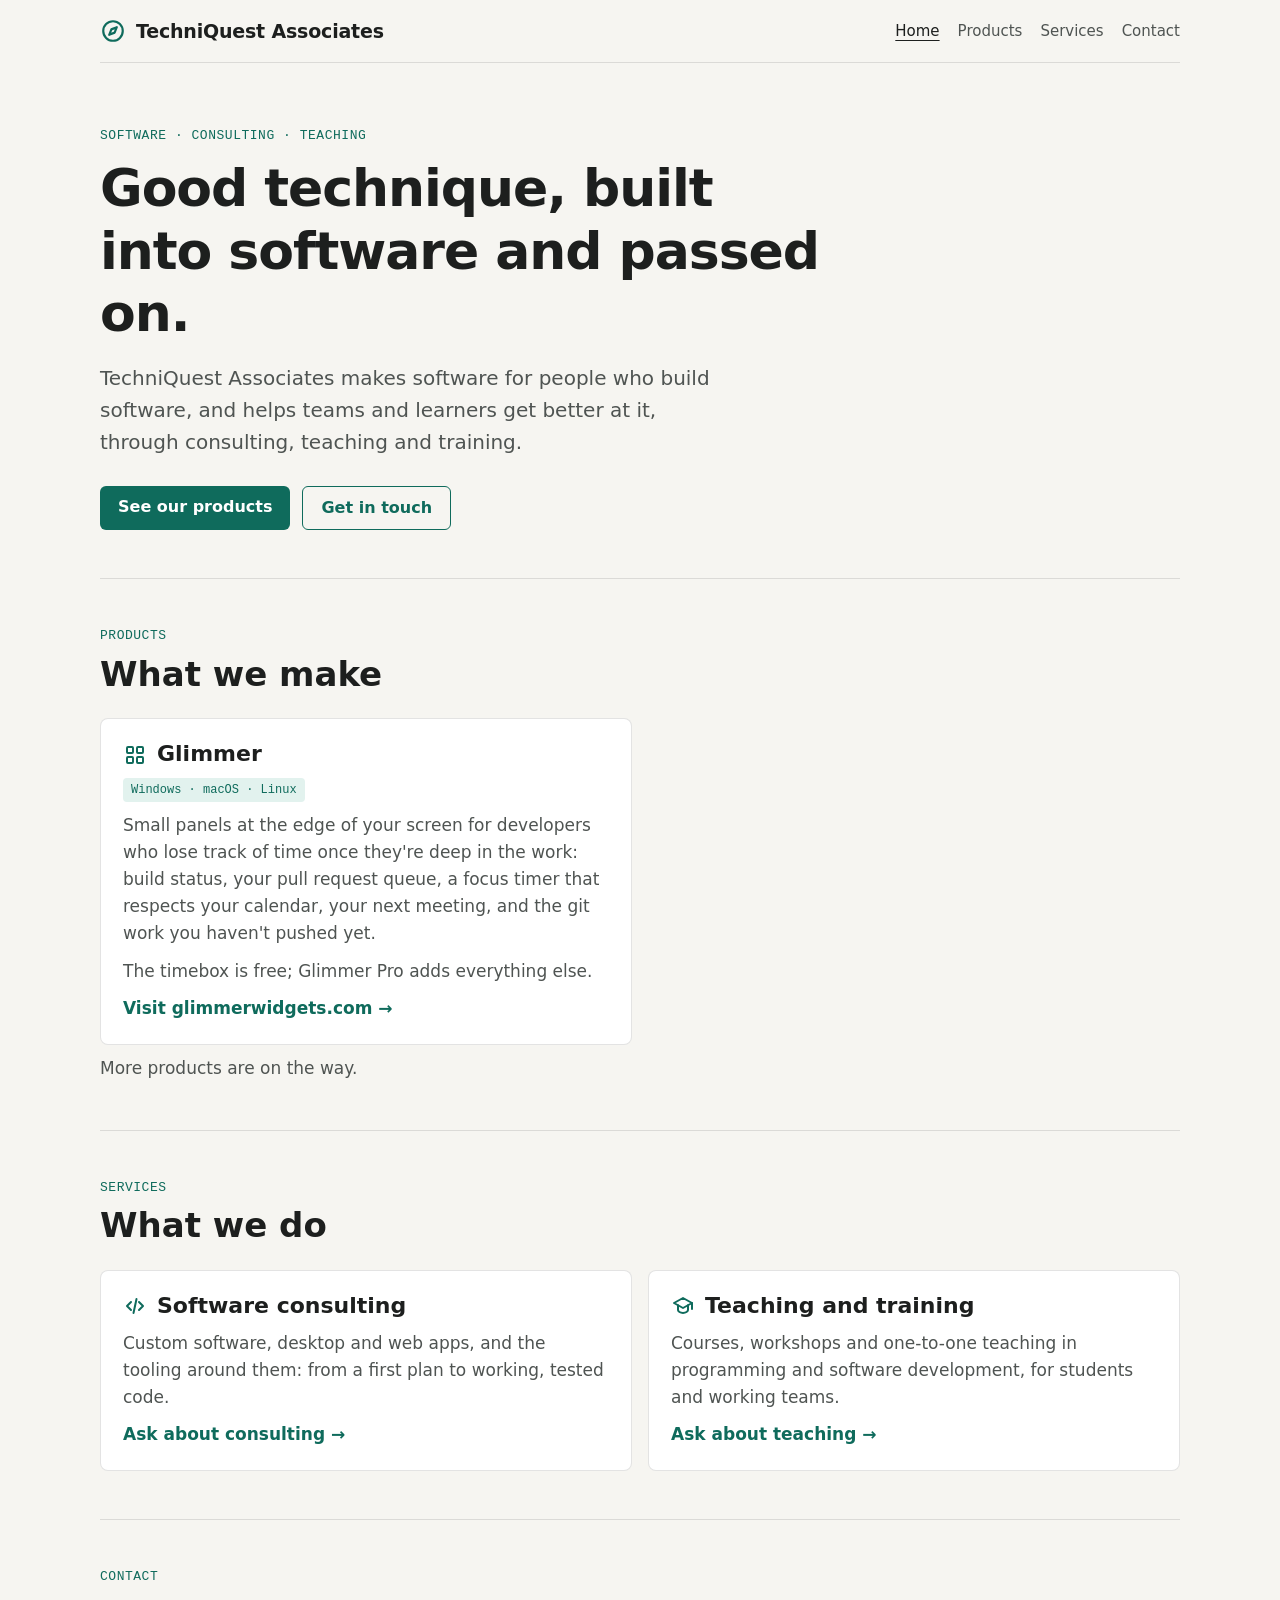
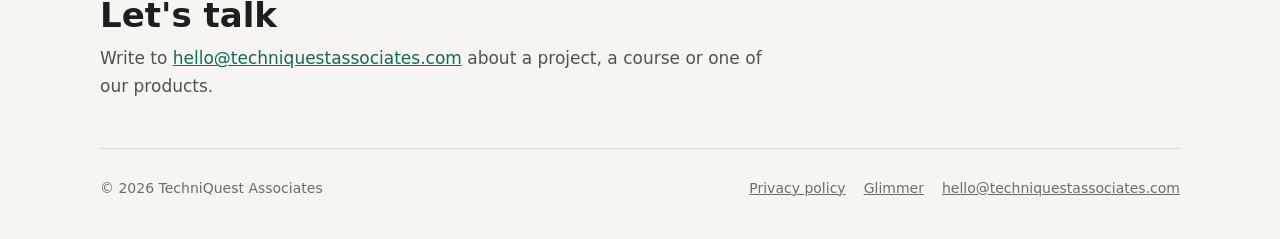
==== index.html @ cfcd63bb "Added the TechniQuest Associates website: products, services and privacy" ====
<!doctype html>
<html lang="en">
<head>
<meta charset="utf-8">
<meta name="viewport" content="width=device-width, initial-scale=1">
<title>TechniQuest Associates: software and teaching</title>
<meta name="description" content="TechniQuest Associates makes software for developers, including Glimmer, and offers software consulting, teaching and training.">
<link rel="icon" href="favicon.svg" type="image/svg+xml">
<link rel="stylesheet" href="site.css">
</head>
<body>
<svg width="0" height="0" style="position:absolute" aria-hidden="true">
  <defs>
    <g id="i-mark" fill="none" stroke="currentColor" stroke-width="2" stroke-linecap="round" stroke-linejoin="round"><circle cx="12" cy="12" r="9"/><path d="M15.5 8.5l-2 5-5 2 2-5z"/></g>
    <g id="i-grid" fill="none" stroke="currentColor" stroke-width="2" stroke-linecap="round" stroke-linejoin="round"><path d="M4 4m0 1a1 1 0 0 1 1 -1h4a1 1 0 0 1 1 1v4a1 1 0 0 1 -1 1h-4a1 1 0 0 1 -1 -1z"/><path d="M14 4m0 1a1 1 0 0 1 1 -1h4a1 1 0 0 1 1 1v4a1 1 0 0 1 -1 1h-4a1 1 0 0 1 -1 -1z"/><path d="M4 14m0 1a1 1 0 0 1 1 -1h4a1 1 0 0 1 1 1v4a1 1 0 0 1 -1 1h-4a1 1 0 0 1 -1 -1z"/><path d="M14 14m0 1a1 1 0 0 1 1 -1h4a1 1 0 0 1 1 1v4a1 1 0 0 1 -1 1h-4a1 1 0 0 1 -1 -1z"/></g>
    <g id="i-code" fill="none" stroke="currentColor" stroke-width="2" stroke-linecap="round" stroke-linejoin="round"><path d="M8 8l-4 4 4 4"/><path d="M16 8l4 4-4 4"/><path d="M13.5 5l-3 14"/></g>
    <g id="i-teach" fill="none" stroke="currentColor" stroke-width="2" stroke-linecap="round" stroke-linejoin="round"><path d="M3 9l9-5 9 5-9 5z"/><path d="M7 11.2V16c0 1.4 2.2 3 5 3s5-1.6 5-3v-4.8"/><path d="M21 9v6"/></g>
  </defs>
</svg>

<header class="wrap top">
  <a class="brand" href="./"><svg viewBox="0 0 24 24" aria-hidden="true"><use href="#i-mark"/></svg>TechniQuest Associates</a>
  <nav aria-label="Site">
    <a href="./" aria-current="page">Home</a>
    <a href="#products">Products</a>
    <a href="#services">Services</a>
    <a href="mailto:hello@techniquestassociates.com">Contact</a>
  </nav>
</header>

<main class="wrap">
  <section class="hero" aria-labelledby="hero-title">
    <span class="eyebrow">Software · Consulting · Teaching</span>
    <h1 id="hero-title">Good technique, built into software and passed on.</h1>
    <p class="lede">TechniQuest Associates makes software for people who build software, and helps teams and learners get better at it, through consulting, teaching and training.</p>
    <div class="cta">
      <a class="btn" href="#products">See our products</a>
      <a class="btn quiet" href="mailto:hello@techniquestassociates.com">Get in touch</a>
    </div>
  </section>

  <section class="section" id="products" aria-labelledby="products-title">
    <span class="eyebrow">Products</span>
    <h2 id="products-title">What we make</h2>
    <div class="cards">
      <article class="card">
        <h3><svg viewBox="0 0 24 24" aria-hidden="true"><use href="#i-grid"/></svg>Glimmer</h3>
        <span class="tag">Windows · macOS · Linux</span>
        <p>Small panels at the edge of your screen for developers who lose track of time once they're deep in the work: build status, your pull request queue, a focus timer that respects your calendar, your next meeting, and the git work you haven't pushed yet.</p>
        <p>The timebox is free; Glimmer Pro adds everything else.</p>
        <a class="more" href="https://glimmerwidgets.com/">Visit glimmerwidgets.com →</a>
      </article>
    </div>
    <p class="intro">More products are on the way.</p>
  </section>

  <section class="section" id="services" aria-labelledby="services-title">
    <span class="eyebrow">Services</span>
    <h2 id="services-title">What we do</h2>
    <div class="cards">
      <article class="card">
        <h3><svg viewBox="0 0 24 24" aria-hidden="true"><use href="#i-code"/></svg>Software consulting</h3>
        <p>Custom software, desktop and web apps, and the tooling around them: from a first plan to working, tested code.</p>
        <a class="more" href="mailto:hello@techniquestassociates.com?subject=Software%20consulting">Ask about consulting →</a>
      </article>
      <article class="card">
        <h3><svg viewBox="0 0 24 24" aria-hidden="true"><use href="#i-teach"/></svg>Teaching and training</h3>
        <p>Courses, workshops and one-to-one teaching in programming and software development, for students and working teams.</p>
        <a class="more" href="mailto:hello@techniquestassociates.com?subject=Teaching%20and%20training">Ask about teaching →</a>
      </article>
    </div>
  </section>

  <section class="section" id="contact" aria-labelledby="contact-title">
    <span class="eyebrow">Contact</span>
    <h2 id="contact-title">Let's talk</h2>
    <p class="intro">Write to <a href="mailto:hello@techniquestassociates.com">hello@techniquestassociates.com</a> about a project, a course or one of our products.</p>
  </section>
</main>

<footer class="wrap site-foot">
  <span>© 2026 TechniQuest Associates</span>
  <nav aria-label="Footer"><a href="privacy.html">Privacy policy</a><a href="https://glimmerwidgets.com/">Glimmer</a><a href="mailto:hello@techniquestassociates.com">hello@techniquestassociates.com</a></nav>
</footer>
</body>
</html>
---- site.css ----
/* techniquestassociates.com: the company behind Glimmer. One page of what we make and what we
   do, plus a privacy page. System fonts, no trackers, light and dark. */
:root {
  --paper: #f6f5f1;
  --surface: #ffffff;
  --ink: #1d1f1e;
  --ink-2: #4f5452;
  --ink-3: #6a6f6c;
  --rule: rgba(29, 31, 30, 0.12);
  --accent: #0f6b5c;
  --accent-soft: #e2f2ee;
  --font-display: "Segoe UI Variable Display", "Segoe UI", system-ui, -apple-system, "Helvetica Neue", sans-serif;
  --font-body: "Segoe UI Variable Text", "Segoe UI", system-ui, -apple-system, "Helvetica Neue", sans-serif;
  --font-mono: ui-monospace, "Cascadia Mono", "SF Mono", Consolas, monospace;
}
@media (prefers-color-scheme: dark) {
  :root:not([data-theme="light"]) {
    --paper: #171918; --surface: #212423; --ink: #e9ebe8; --ink-2: #bcc1be; --ink-3: #959b97;
    --rule: rgba(255, 255, 255, 0.12); --accent: #6fd0bc; --accent-soft: #123d35; color-scheme: dark;
  }
}
:root[data-theme="dark"] {
  --paper: #171918; --surface: #212423; --ink: #e9ebe8; --ink-2: #bcc1be; --ink-3: #959b97;
  --rule: rgba(255, 255, 255, 0.12); --accent: #6fd0bc; --accent-soft: #123d35; color-scheme: dark;
}

* { box-sizing: border-box; }
body { background: var(--paper); color: var(--ink); font: 17px/1.6 var(--font-body); margin: 0; }
h1, h2, h3 { font-family: var(--font-display); line-height: 1.2; margin: 0; }
p { margin: 0; }
a { color: var(--accent); }
a:focus-visible { outline: 2px solid var(--accent); outline-offset: 2px; border-radius: 2px; }

.wrap { width: min(1080px, 100% - 32px); margin-inline: auto; }

/* ---------- Header ---------- */
.top { display: flex; align-items: center; justify-content: space-between; gap: 16px; padding-block: 18px; border-bottom: 1px solid var(--rule); }
.brand { display: flex; align-items: center; gap: 10px; font: 700 19px/1 var(--font-display); color: var(--ink); text-decoration: none; letter-spacing: -0.01em; }
.brand svg { width: 26px; height: 26px; color: var(--accent); flex: none; }
.top nav { display: flex; flex-wrap: wrap; gap: 4px 18px; font-size: 15px; }
.top nav a { color: var(--ink-2); text-decoration: none; }
.top nav a:hover, .top nav a[aria-current="page"] { color: var(--ink); text-decoration: underline; text-underline-offset: 4px; }

/* ---------- Hero ---------- */
.hero { padding-block: 64px 48px; max-width: 46rem; }
.eyebrow { display: block; font: 500 13px/1.4 var(--font-mono); letter-spacing: 0.04em; text-transform: uppercase; color: var(--accent); }
.hero h1 { font-size: clamp(34px, 5vw, 52px); font-weight: 700; letter-spacing: -0.02em; margin-top: 12px; }
.lede { font-size: 20px; color: var(--ink-2); margin-top: 18px; max-width: 40rem; }
.cta { margin-top: 28px; display: flex; flex-wrap: wrap; gap: 12px; }
.btn { display: inline-block; font: 600 16px/1 var(--font-body); padding: 13px 18px; border-radius: 6px; background: var(--accent); color: var(--surface); text-decoration: none; }
.btn.quiet { background: transparent; color: var(--accent); border: 1px solid var(--accent); }

/* ---------- Sections ---------- */
.section { border-top: 1px solid var(--rule); padding-block: 48px; }
.section > h2 { font-size: clamp(26px, 3.2vw, 34px); font-weight: 700; margin-top: 8px; }
.section > p.intro { color: var(--ink-2); margin-top: 10px; max-width: 42rem; }
.cards { margin-top: 24px; display: grid; gap: 16px; grid-template-columns: repeat(2, minmax(0, 1fr)); }
.card { background: var(--surface); border: 1px solid var(--rule); border-radius: 8px; padding: 22px; display: grid; gap: 10px; align-content: start; }
.card h3 { font-size: 22px; font-weight: 700; display: flex; align-items: center; gap: 10px; }
.card h3 svg { width: 24px; height: 24px; color: var(--accent); flex: none; }
.card p { color: var(--ink-2); }
.card ul { margin: 0; padding-left: 20px; color: var(--ink-2); display: grid; gap: 4px; }
.card .more { font-weight: 600; text-decoration: none; }
.card .more:hover { text-decoration: underline; }
.tag { justify-self: start; font: 500 12px/1 var(--font-mono); padding: 6px 8px; border-radius: 4px; background: var(--accent-soft); color: var(--accent); }

/* ---------- Footer ---------- */
.site-foot { border-top: 1px solid var(--rule); padding-block: 28px 40px; display: flex; flex-wrap: wrap; justify-content: space-between; gap: 12px 24px; font-size: 14px; color: var(--ink-3); }
.site-foot nav { display: flex; flex-wrap: wrap; gap: 4px 18px; }
.site-foot a { color: var(--ink-3); }

/* ---------- Policy pages ---------- */
.doc { max-width: 720px; padding-block: 40px 56px; }
.doc h1 { font-size: 36px; font-weight: 700; }
.doc h2 { font-size: 21px; font-weight: 700; margin-top: 32px; }
.doc p, .doc ul { margin-top: 10px; color: var(--ink-2); }
.doc .updated { font: 13px/1.5 var(--font-mono); color: var(--ink-3); margin-top: 8px; }

@media (max-width: 760px) {
  .hero { padding-block: 40px 32px; }
  .cards { grid-template-columns: minmax(0, 1fr); }
}
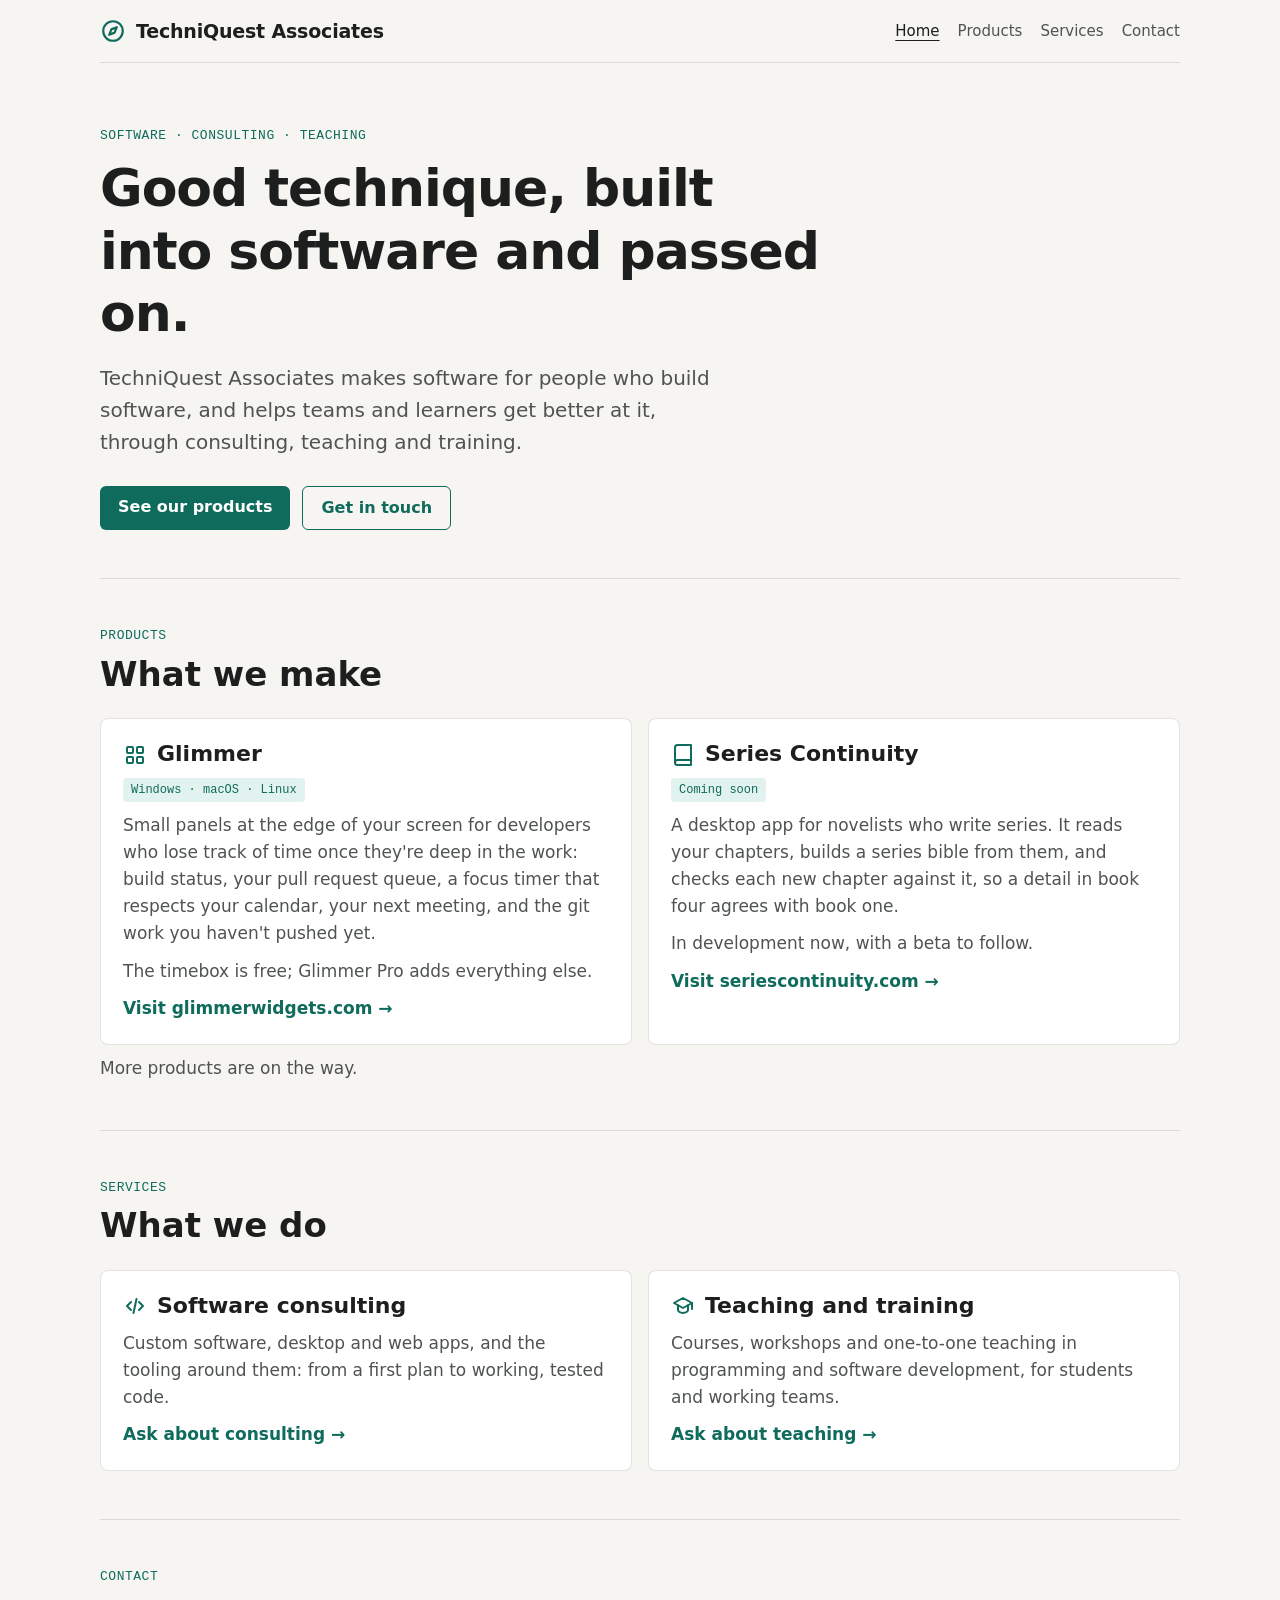
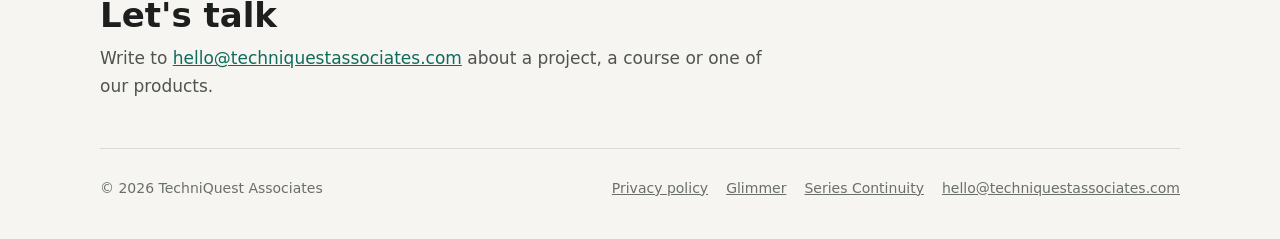
==== commit aae5df5a: "Add Series Continuity, coming soon, to the products Co-Authored-By: Claude Fable 5.2 <noreply@anthro" ====
--- a/index.html
+++ b/index.html
@@ -4,7 +4,7 @@
 <meta charset="utf-8">
 <meta name="viewport" content="width=device-width, initial-scale=1">
 <title>TechniQuest Associates: software and teaching</title>
-<meta name="description" content="TechniQuest Associates makes software for developers, including Glimmer, and offers software consulting, teaching and training.">
+<meta name="description" content="TechniQuest Associates makes software, including Glimmer for developers and Series Continuity for novelists, and offers software consulting, teaching and training.">
 <link rel="icon" href="favicon.svg" type="image/svg+xml">
 <link rel="stylesheet" href="site.css">
 </head>
@@ -13,6 +13,7 @@
   <defs>
     <g id="i-mark" fill="none" stroke="currentColor" stroke-width="2" stroke-linecap="round" stroke-linejoin="round"><circle cx="12" cy="12" r="9"/><path d="M15.5 8.5l-2 5-5 2 2-5z"/></g>
     <g id="i-grid" fill="none" stroke="currentColor" stroke-width="2" stroke-linecap="round" stroke-linejoin="round"><path d="M4 4m0 1a1 1 0 0 1 1 -1h4a1 1 0 0 1 1 1v4a1 1 0 0 1 -1 1h-4a1 1 0 0 1 -1 -1z"/><path d="M14 4m0 1a1 1 0 0 1 1 -1h4a1 1 0 0 1 1 1v4a1 1 0 0 1 -1 1h-4a1 1 0 0 1 -1 -1z"/><path d="M4 14m0 1a1 1 0 0 1 1 -1h4a1 1 0 0 1 1 1v4a1 1 0 0 1 -1 1h-4a1 1 0 0 1 -1 -1z"/><path d="M14 14m0 1a1 1 0 0 1 1 -1h4a1 1 0 0 1 1 1v4a1 1 0 0 1 -1 1h-4a1 1 0 0 1 -1 -1z"/></g>
+    <g id="i-book" fill="none" stroke="currentColor" stroke-width="2" stroke-linecap="round" stroke-linejoin="round"><path d="M4 19.5A2.5 2.5 0 0 1 6.5 17H20"/><path d="M6.5 2H20v20H6.5A2.5 2.5 0 0 1 4 19.5v-15A2.5 2.5 0 0 1 6.5 2z"/></g>
     <g id="i-code" fill="none" stroke="currentColor" stroke-width="2" stroke-linecap="round" stroke-linejoin="round"><path d="M8 8l-4 4 4 4"/><path d="M16 8l4 4-4 4"/><path d="M13.5 5l-3 14"/></g>
     <g id="i-teach" fill="none" stroke="currentColor" stroke-width="2" stroke-linecap="round" stroke-linejoin="round"><path d="M3 9l9-5 9 5-9 5z"/><path d="M7 11.2V16c0 1.4 2.2 3 5 3s5-1.6 5-3v-4.8"/><path d="M21 9v6"/></g>
   </defs>
@@ -50,6 +51,13 @@
         <p>The timebox is free; Glimmer Pro adds everything else.</p>
         <a class="more" href="https://glimmerwidgets.com/">Visit glimmerwidgets.com →</a>
       </article>
+      <article class="card">
+        <h3><svg viewBox="0 0 24 24" aria-hidden="true"><use href="#i-book"/></svg>Series Continuity</h3>
+        <span class="tag">Coming soon</span>
+        <p>A desktop app for novelists who write series. It reads your chapters, builds a series bible from them, and checks each new chapter against it, so a detail in book four agrees with book one.</p>
+        <p>In development now, with a beta to follow.</p>
+        <a class="more" href="https://seriescontinuity.com/">Visit seriescontinuity.com →</a>
+      </article>
     </div>
     <p class="intro">More products are on the way.</p>
   </section>
@@ -80,7 +88,7 @@
 
 <footer class="wrap site-foot">
   <span>© 2026 TechniQuest Associates</span>
-  <nav aria-label="Footer"><a href="privacy.html">Privacy policy</a><a href="https://glimmerwidgets.com/">Glimmer</a><a href="mailto:hello@techniquestassociates.com">hello@techniquestassociates.com</a></nav>
+  <nav aria-label="Footer"><a href="privacy.html">Privacy policy</a><a href="https://glimmerwidgets.com/">Glimmer</a><a href="https://seriescontinuity.com/">Series Continuity</a><a href="mailto:hello@techniquestassociates.com">hello@techniquestassociates.com</a></nav>
 </footer>
 </body>
 </html>
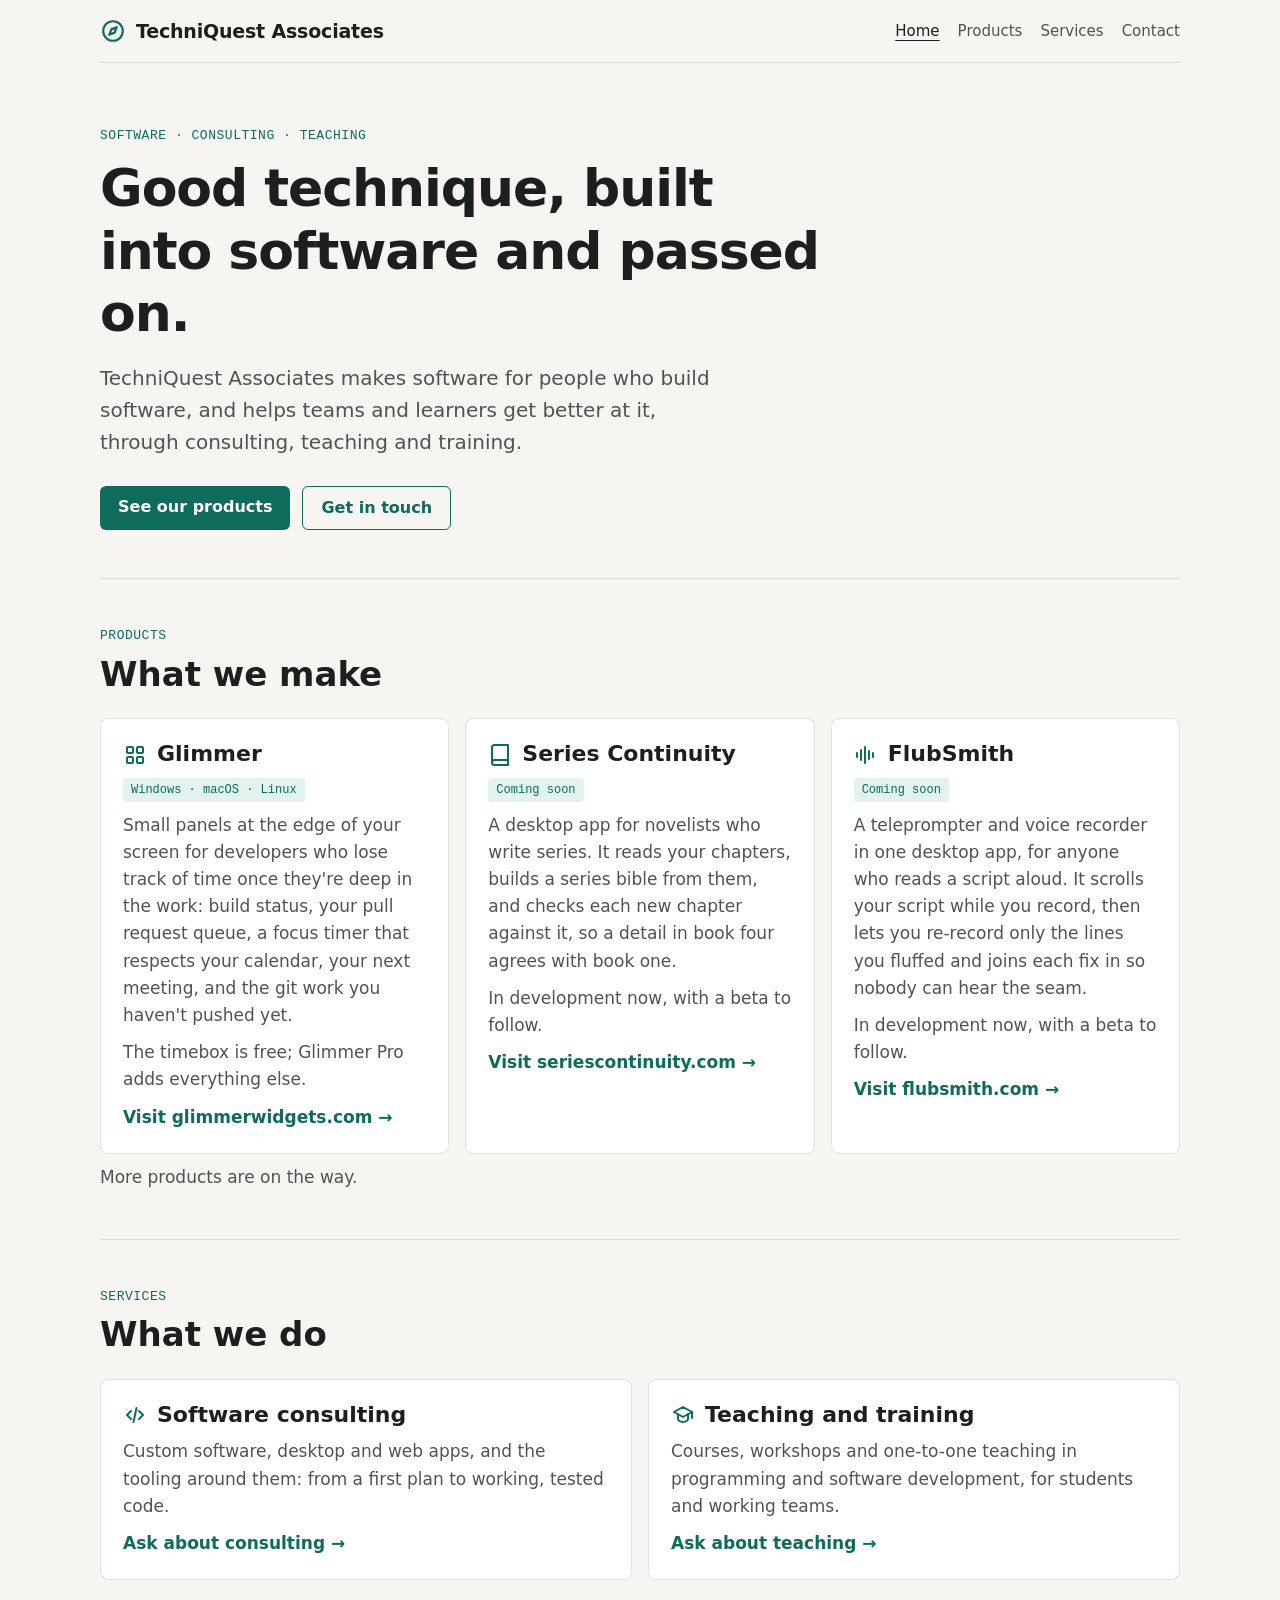
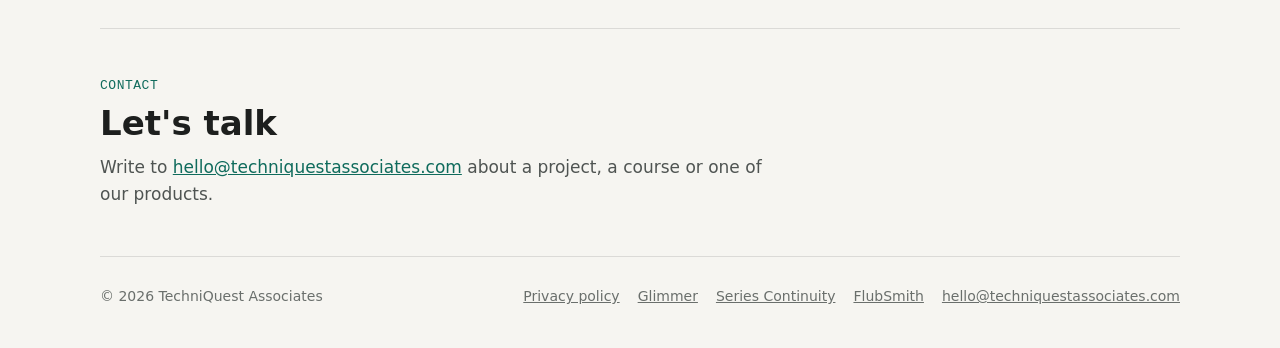
==== commit ec0f0d86: "Add FlubSmith, coming soon, to the products Add a FlubSmith card to What we make, with a link to flu" ====
--- a/index.html
+++ b/index.html
@@ -4,7 +4,7 @@
 <meta charset="utf-8">
 <meta name="viewport" content="width=device-width, initial-scale=1">
 <title>TechniQuest Associates: software and teaching</title>
-<meta name="description" content="TechniQuest Associates makes software, including Glimmer for developers and Series Continuity for novelists, and offers software consulting, teaching and training.">
+<meta name="description" content="TechniQuest Associates makes software, including Glimmer for developers, Series Continuity for novelists and FlubSmith for anyone who records a script, and offers software consulting, teaching and training.">
 <link rel="icon" href="favicon.svg" type="image/svg+xml">
 <link rel="stylesheet" href="site.css">
 </head>
@@ -14,7 +14,8 @@
     <g id="i-mark" fill="none" stroke="currentColor" stroke-width="2" stroke-linecap="round" stroke-linejoin="round"><circle cx="12" cy="12" r="9"/><path d="M15.5 8.5l-2 5-5 2 2-5z"/></g>
     <g id="i-grid" fill="none" stroke="currentColor" stroke-width="2" stroke-linecap="round" stroke-linejoin="round"><path d="M4 4m0 1a1 1 0 0 1 1 -1h4a1 1 0 0 1 1 1v4a1 1 0 0 1 -1 1h-4a1 1 0 0 1 -1 -1z"/><path d="M14 4m0 1a1 1 0 0 1 1 -1h4a1 1 0 0 1 1 1v4a1 1 0 0 1 -1 1h-4a1 1 0 0 1 -1 -1z"/><path d="M4 14m0 1a1 1 0 0 1 1 -1h4a1 1 0 0 1 1 1v4a1 1 0 0 1 -1 1h-4a1 1 0 0 1 -1 -1z"/><path d="M14 14m0 1a1 1 0 0 1 1 -1h4a1 1 0 0 1 1 1v4a1 1 0 0 1 -1 1h-4a1 1 0 0 1 -1 -1z"/></g>
     <g id="i-book" fill="none" stroke="currentColor" stroke-width="2" stroke-linecap="round" stroke-linejoin="round"><path d="M4 19.5A2.5 2.5 0 0 1 6.5 17H20"/><path d="M6.5 2H20v20H6.5A2.5 2.5 0 0 1 4 19.5v-15A2.5 2.5 0 0 1 6.5 2z"/></g>
-    <g id="i-code" fill="none" stroke="currentColor" stroke-width="2" stroke-linecap="round" stroke-linejoin="round"><path d="M8 8l-4 4 4 4"/><path d="M16 8l4 4-4 4"/><path d="M13.5 5l-3 14"/></g>
+    <g id="i-wave" fill="none" stroke="currentColor" stroke-width="2" stroke-linecap="round" stroke-linejoin="round"><path d="M3 10v4M7 7v10M11 4v16M15 8v8M19 10v4"/></g>
+    <g id="i-code"fill="none" stroke="currentColor" stroke-width="2" stroke-linecap="round" stroke-linejoin="round"><path d="M8 8l-4 4 4 4"/><path d="M16 8l4 4-4 4"/><path d="M13.5 5l-3 14"/></g>
     <g id="i-teach" fill="none" stroke="currentColor" stroke-width="2" stroke-linecap="round" stroke-linejoin="round"><path d="M3 9l9-5 9 5-9 5z"/><path d="M7 11.2V16c0 1.4 2.2 3 5 3s5-1.6 5-3v-4.8"/><path d="M21 9v6"/></g>
   </defs>
 </svg>
@@ -43,7 +44,7 @@
   <section class="section" id="products" aria-labelledby="products-title">
     <span class="eyebrow">Products</span>
     <h2 id="products-title">What we make</h2>
-    <div class="cards">
+    <div class="cards three">
       <article class="card">
         <h3><svg viewBox="0 0 24 24" aria-hidden="true"><use href="#i-grid"/></svg>Glimmer</h3>
         <span class="tag">Windows · macOS · Linux</span>
@@ -57,6 +58,13 @@
         <p>A desktop app for novelists who write series. It reads your chapters, builds a series bible from them, and checks each new chapter against it, so a detail in book four agrees with book one.</p>
         <p>In development now, with a beta to follow.</p>
         <a class="more" href="https://seriescontinuity.com/">Visit seriescontinuity.com →</a>
+      </article>
+      <article class="card">
+        <h3><svg viewBox="0 0 24 24" aria-hidden="true"><use href="#i-wave"/></svg>FlubSmith</h3>
+        <span class="tag">Coming soon</span>
+        <p>A teleprompter and voice recorder in one desktop app, for anyone who reads a script aloud. It scrolls your script while you record, then lets you re-record only the lines you fluffed and joins each fix in so nobody can hear the seam.</p>
+        <p>In development now, with a beta to follow.</p>
+        <a class="more" href="https://www.flubsmith.com/">Visit flubsmith.com →</a>
       </article>
     </div>
     <p class="intro">More products are on the way.</p>
@@ -88,7 +96,7 @@
 
 <footer class="wrap site-foot">
   <span>© 2026 TechniQuest Associates</span>
-  <nav aria-label="Footer"><a href="privacy.html">Privacy policy</a><a href="https://glimmerwidgets.com/">Glimmer</a><a href="https://seriescontinuity.com/">Series Continuity</a><a href="mailto:hello@techniquestassociates.com">hello@techniquestassociates.com</a></nav>
+  <nav aria-label="Footer"><a href="privacy.html">Privacy policy</a><a href="https://glimmerwidgets.com/">Glimmer</a><a href="https://seriescontinuity.com/">Series Continuity</a><a href="https://www.flubsmith.com/">FlubSmith</a><a href="mailto:hello@techniquestassociates.com">hello@techniquestassociates.com</a></nav>
 </footer>
 </body>
 </html>
--- a/site.css
+++ b/site.css
@@ -55,6 +55,9 @@
 .section > h2 { font-size: clamp(26px, 3.2vw, 34px); font-weight: 700; margin-top: 8px; }
 .section > p.intro { color: var(--ink-2); margin-top: 10px; max-width: 42rem; }
 .cards { margin-top: 24px; display: grid; gap: 16px; grid-template-columns: repeat(2, minmax(0, 1fr)); }
+/* Three products sit in one row on a wide screen, so none is left alone on a row. */
+.cards.three { grid-template-columns: repeat(3, minmax(0, 1fr)); }
+@media (max-width: 1000px) { .cards.three { grid-template-columns: minmax(0, 1fr); } }
 .card { background: var(--surface); border: 1px solid var(--rule); border-radius: 8px; padding: 22px; display: grid; gap: 10px; align-content: start; }
 .card h3 { font-size: 22px; font-weight: 700; display: flex; align-items: center; gap: 10px; }
 .card h3 svg { width: 24px; height: 24px; color: var(--accent); flex: none; }
